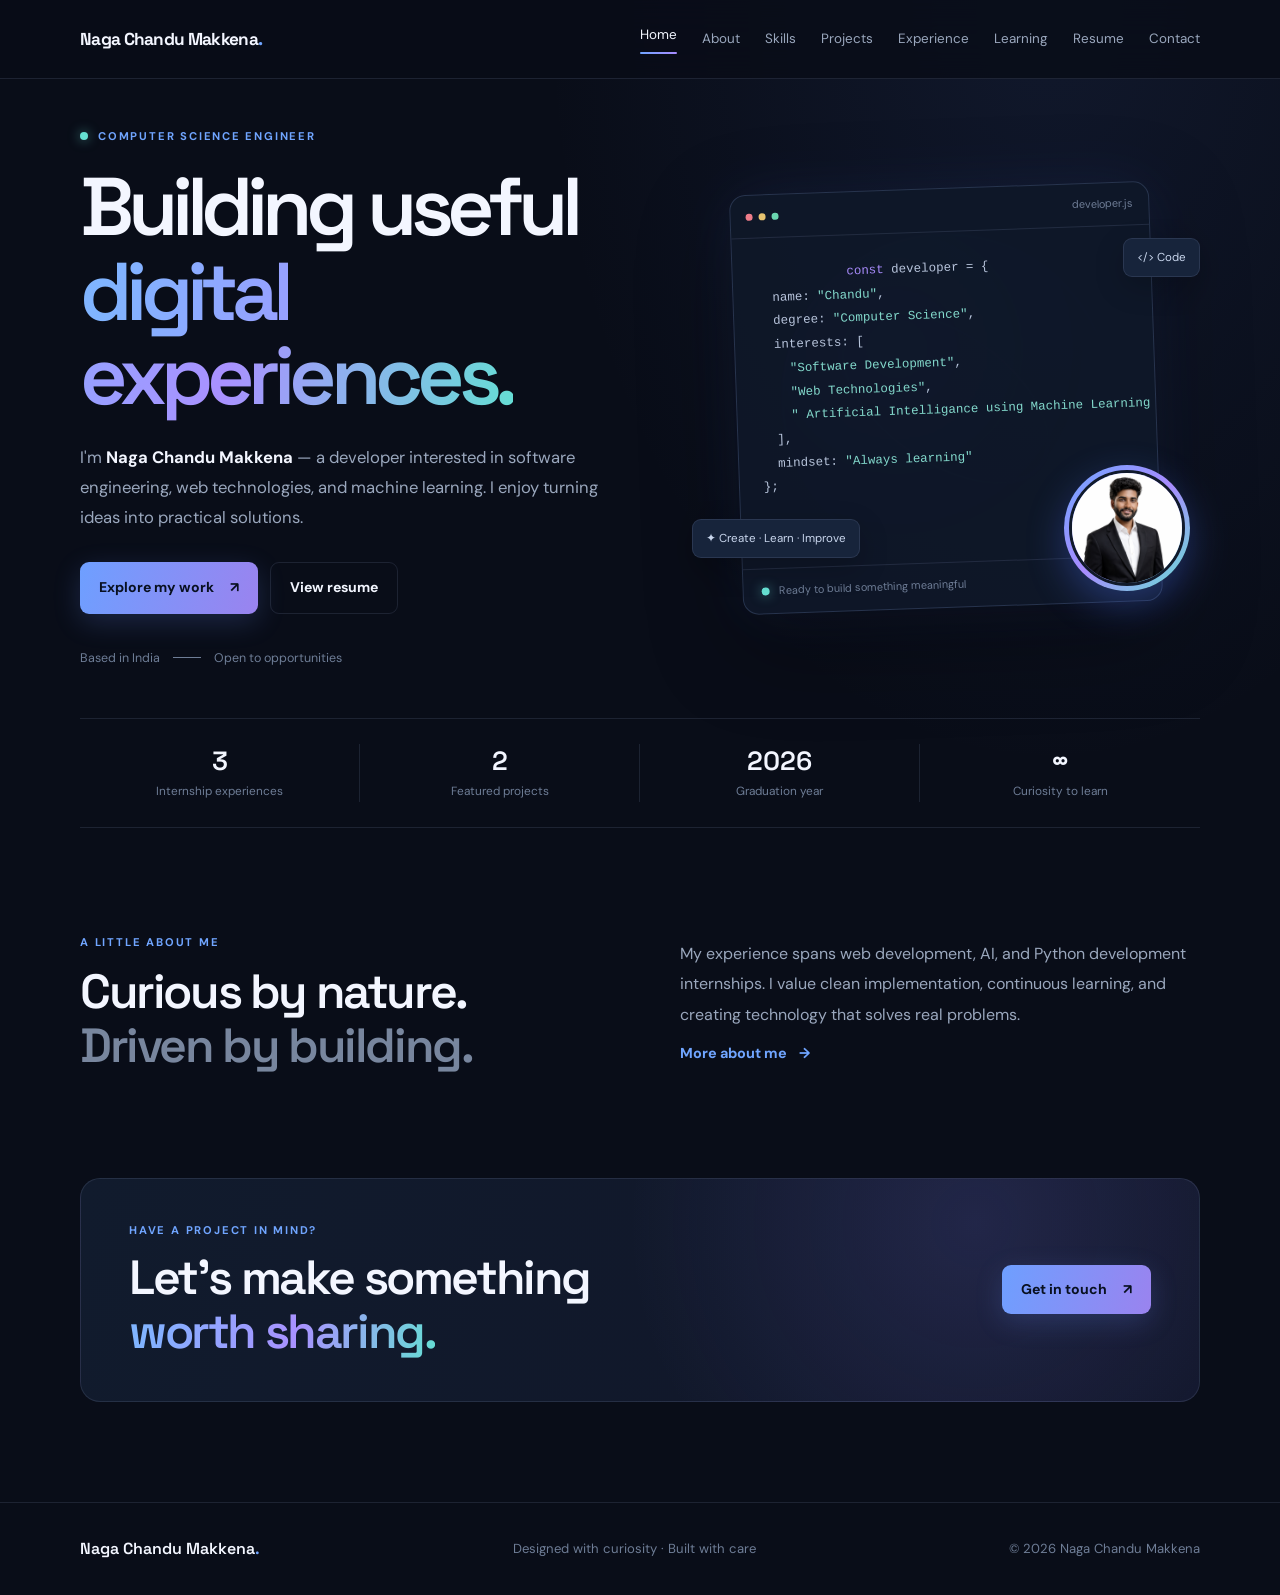
==== index.html @ 5678ac6a "Intial portfolio upload" ====
<!DOCTYPE html>
<html lang="en">
<head>
  <meta charset="utf-8">
  <meta name="viewport" content="width=device-width,initial-scale=1">
  <meta name="theme-color" content="#090d18">
  <meta name="description" content="Portfolio of Naga Chandu Makkena, Computer Science Engineer and developer.">
  <title>Naga Chandu Makkena | Portfolio</title>
  <link rel="preconnect" href="https://fonts.googleapis.com">
  <link rel="preconnect" href="https://fonts.gstatic.com" crossorigin>
  <link href="https://fonts.googleapis.com/css2?family=DM+Sans:wght@400;500;600;700&family=Space+Grotesk:wght@400;500;600;700&display=swap" rel="stylesheet">
  <link rel="stylesheet" href="assets/css/global.css">
  <link rel="stylesheet" href="assets/css/home.css">
  <script defer src="assets/js/global.js"></script>
  <script defer src="assets/js/home.js"></script>
</head>
<body>
  <div id="site-header"></div>
  <main>
    <section class="hero container">
      <div class="hero-copy reveal">
        <p class="eyebrow"><span class="status-dot"></span> COMPUTER SCIENCE ENGINEER</p>
        <h1>Building useful<br><span class="gradient-text">digital experiences.</span></h1>
        <p class="hero-lead">I'm <strong>Naga Chandu Makkena</strong> — a developer interested in software engineering, web technologies, and machine learning. I enjoy turning ideas into practical solutions.</p>
        <div class="hero-actions">
          <a class="btn btn-primary" href="projects.html">Explore my work <span>↗</span></a>
          <a class="btn btn-ghost" href="resume.html">View resume</a>
        </div>
        <div class="hero-meta">
          <span>Based in India</span>
          <span class="meta-line"></span>
          <span>Open to opportunities</span>
        </div>
      </div>
      <div class="hero-visual reveal">
        <div class="orb orb-one"></div>
        <div class="orb orb-two"></div>
        <div class="code-card">
          <div class="code-top"><span></span><span></span><span></span><small>developer.js</small></div>
          <pre>
            <code><i>const</i> developer = {
  name: <b>"Chandu"</b>,
  degree: <b>"Computer Science"</b>,
  interests: [
    <b>"Software Development"</b>,
    <b>"Web Technologies"</b>,
    <b>" Artificial Intelligance using Machine Learning Techniques"</b>
  ],
  mindset: <b>"Always learning"</b>
};
            </code>
          </pre>
          <div class="code-footer">
            <span class="pulse-dot"></span> Ready to build something meaningful
          </div>
        </div>
        <!-- Profile Photo -->
        <div class="profile-photo-badge">
            <img src="assets/css/profile.jpg"alt="Naga Chandu Makkena"class="profile-photo">
        </div>
        <div class="floating-tag tag-top">&lt;/&gt; Code</div>
        <div class="floating-tag tag-bottom">✦ Create · Learn · Improve</div>
      </div>
    </section>
    <section class="quick-stats container reveal">
      <div>
        <strong>3</strong>
        <span>Internship experiences</span>
      </div>
      <div>
        <strong>2</strong>
        <span>Featured projects</span>
      </div>
      <div>
        <strong>2026</strong>
        <span>Graduation year</span>
      </div>
      <div>
        <strong>∞</strong>
        <span>Curiosity to learn</span>
      </div>
    </section>
    <section class="home-about container section-space reveal">
      <div>
        <p class="eyebrow">A LITTLE ABOUT ME</p>
        <h2>Curious by nature.<br><span class="muted">Driven by building.</span></h2>
      </div>
      <div>
        <p class="section-copy">My experience spans web development, AI, and Python development internships. I value clean implementation, continuous learning, and creating technology that solves real problems.</p>
        <a class="text-link" href="about.html">More about me <span>→</span></a>
      </div>
    </section>
    <section class="cta container reveal">
      <div>
        <p class="eyebrow">HAVE A PROJECT IN MIND?</p>
        <h2>Let's make something<br><span class="gradient-text">worth sharing.</span></h2>
      </div>
      <a class="btn btn-primary" href="contact.html">Get in touch <span>↗</span></a>
    </section>
  </main>
  <div id="site-footer"></div>
</body>
</html>
---- assets/css/global.css ----
:root{
    --bg:#090d18;
    --bg2:#0d1322;
    --panel:#111a2b;
    --panel2:#131e31;
    --text:#f3f6ff;
    --muted:#9aa7bd;
    --soft:#6e7d96;
    --line:rgba(166,188,230,.13);
    --blue:#70a5ff;
    --cyan:#66e0d2;
    --purple:#a88bff;
    --font:'DM Sans',sans-serif;
    --display:'Space Grotesk',sans-serif
}
*{
    box-sizing:border-box
}
html{
    scroll-behavior:smooth
}
body{
    margin:0;
    background:radial-gradient(ellipse at 82% 0%,rgba(69,99,178,.13),transparent 34%),var(--bg);
    color:var(--text);
    font-family:var(--font);
    line-height:1.65;
    min-height:100vh
}
body:before{
    content:"";
    position:fixed;
    inset:0;
    pointer-events:none;
    opacity:.13;
    background-image:linear-gradient(rgba(255,255,255,.025) 1px,transparent 1px),linear-gradient(90deg,rgba(255,255,255,.025) 1px,transparent 1px);
    background-size:48px 48px;
    mask-image:linear-gradient(to bottom,black,transparent 75%);
    z-index:-1
}
a{
    color:inherit;
    text-decoration:none
}
button,input,textarea{
    font:inherit
}
.container{
    width:min(1120px,calc(100% - 48px));
    margin-inline:auto
}
.site-header{
    position:sticky;
    top:0;
    z-index:50;
    background:rgba(9,13,24,.82);
    backdrop-filter:blur(18px);
    border-bottom:1px solid var(--line)
}
.nav-wrap{
    height:78px;
    display:flex;
    align-items:center;
    justify-content:space-between;
    gap:24px
}
.brand{
    font:700 1.08rem var(--display);
    letter-spacing:-.04em
}
.brand span{
    color:var(--blue)
}
.nav-links{
    display:flex;
    align-items:center;
    gap:25px
}
.nav-links a{
    font-size:.84rem;
    color:var(--muted);
    transition:.25s
}
.nav-links a:hover,.nav-links a.active{
    color:var(--text)
}
.nav-links a.active:after{
    content:"";
    display:block;
    height:2px;
    background:linear-gradient(90deg,var(--blue),var(--purple));
    border-radius:4px;
    margin-top:5px
}
.nav-contact{
    padding:9px 15px;
    border:1px solid var(--line);
    border-radius:9px;
    color:var(--text)!important
}
.menu-toggle{
    display:none;
    background:none;
    border:1px solid var(--line);
    color:white;
    border-radius:8px;
    padding:8px 11px;
    font-size:1.15rem
}
.site-footer{
    border-top:1px solid var(--line);
    margin-top:100px
}
.footer-wrap{
    min-height:92px;
    display:flex;
    justify-content:space-between;
    align-items:center;
    gap:20px;
    color:var(--soft);
    font-size:.82rem
}
.footer-brand{
    font:600 1rem var(--display);
    color:var(--text)
}
.footer-brand span{
    color:var(--blue)
}
.page-main{
    padding-top:76px
}
.page-heading{
    max-width:720px;
    margin-bottom:48px
}
.eyebrow,.panel-kicker{
    font-size:.7rem;
    font-weight:700;
    letter-spacing:.16em;
    color:var(--blue);
    margin:0 0 14px
}
.page-heading h1{
    font:600 clamp(2.8rem,6vw,4.7rem)/1.05 var(--display);
    letter-spacing:-.065em;
    margin:0 0 18px
}
.page-heading>p:last-child{
    color:var(--muted);
    font-size:1.03rem;
    max-width:620px;
    margin:0
}
.gradient-text{
    background:linear-gradient(100deg,#80b4ff 5%,#a991ff 55%,#65ded4);
    -webkit-background-clip:text;
    background-clip:text;
    color:transparent
}
.muted{
    color:#78869e
}
.panel{
    background:linear-gradient(145deg,rgba(20,31,51,.92),rgba(13,21,36,.94));
    border:1px solid var(--line);
    border-radius:18px;
    box-shadow:0 18px 55px rgba(0,0,0,.12)
}
.btn{
    display:inline-flex;
    align-items:center;
    justify-content:center;
    gap:16px;
    padding:13px 19px;
    border-radius:9px;
    font-size:.88rem;
    font-weight:700;
    transition:transform .25s,box-shadow .25s,border-color .25s;
    cursor:pointer
}
.btn:hover{
    transform:translateY(-3px)
}
.btn-primary{
    background:linear-gradient(105deg,#6e9fff,#9a83ef);
    color:#081020;
    box-shadow:0 8px 28px rgba(106,145,255,.2);
    border:0
}
.btn-primary:hover{
    box-shadow:0 12px 32px rgba(106,145,255,.32)
}
.btn-ghost{
    border:1px solid var(--line);
    color:var(--text)
}
.text-link{
    display:inline-flex;
    gap:12px;
    color:var(--blue);
    font-weight:700;
    font-size:.9rem;
    margin-top:12px
}
.section-space{
    margin-top:105px
}
.section-heading h2,.home-about h2{
    font:600 clamp(2rem,4vw,3rem)/1.12 var(--display);
    letter-spacing:-.05em;margin:0
}
.status-dot,.pulse-dot{
    display:inline-block;
    width:8px;
    height:8px;
    background:var(--cyan);
    border-radius:50%;
    box-shadow:0 0 12px rgba(102,224,210,.6)
}
.reveal{
    opacity:0;
    transform:translateY(18px);
    transition:opacity .7s ease,transform .7s ease
}
.reveal.visible{
    opacity:1;
    transform:translateY(0)
}
@media(prefers-reduced-motion:reduce){
    *,*:before,*:after{
        scroll-behavior:auto!important;
        animation:none!important;
        transition:none!important
    }
    .reveal{
        opacity:1;
        transform:none
    }
}
@media(max-width:900px){
    .nav-links{
        gap:14px
    }
    .nav-links a{
        font-size:.78rem
    }
}
@media(max-width:760px){
    .container{
        width:min(100% - 36px,600px)
    }
    .nav-wrap{
        height:68px
    }
    .menu-toggle{
        display:block
    }
    .nav-links{
        display:none;
        position:absolute;
        top:68px;
        left:0;
        right:0;
        padding:18px 24px 22px;
        background:rgba(9,13,24,.98);
        border-bottom:1px solid var(--line);
        flex-direction:column;
        align-items:stretch;
        gap:0
    }
    .nav-links.open{
        display:flex
    }
    .nav-links a{
        padding:11px 4px;
        font-size:.9rem
    }
    .nav-links a.active:after{
        display:none
    }
    .nav-contact{
        margin-top:8px;
        text-align:center
    }
    .page-main{
        padding-top:55px
    }
    .page-heading{
        margin-bottom:35px
    }
    .footer-wrap{
        padding:22px 0;
        align-items:flex-start;
        flex-direction:column;
        gap:6px
    }
    .site-footer{
        margin-top:70px
    }
    .section-space{
        margin-top:75px
    }
}
@media(max-width:420px){
    .container{
        width:calc(100% - 30px)
    }
    .page-heading h1{
        font-size:2.65rem
    }
}
---- assets/css/home.css ----
.hero{
    min-height:620px;
    display:grid;
    grid-template-columns:1.05fr .95fr;
    align-items:center;
    gap:50px;
    padding-top:48px;
    padding-bottom:50px
}
.hero-copy .eyebrow{
    display:flex;
    align-items:center;
    gap:10px
}
.hero h1{
    font:600 clamp(3.25rem,6.4vw,5.35rem)/1.03 var(--display);
    letter-spacing:-.075em;
    margin:20px 0 24px
}
.hero-lead{
    color:var(--muted);
    font-size:1.04rem;
    max-width:530px;
    line-height:1.8
}
.hero-lead strong{
    color:var(--text)
}
.hero-actions{
    display:flex;
    gap:12px;
    margin-top:30px;
    flex-wrap:wrap
}
.hero-meta{
    display:flex;
    align-items:center;
    gap:13px;
    color:var(--soft);
    font-size:.78rem;
    margin-top:34px
}
.meta-line{
    width:28px;
    height:1px;
    background:var(--soft)
}
.hero-visual{
    height:430px;
    position:relative;
    display:grid;
    place-items:center
}
.orb{
    position:absolute;
    border-radius:50%;
    filter:blur(1px)
}
.orb-one{
    width:330px;
    height:330px;
    background:radial-gradient(circle at 35% 35%,rgba(94,146,255,.25),rgba(124,90,211,.06) 62%,transparent 70%);
    border:1px solid rgba(133,159,255,.15)
}
.orb-two{
    width:235px;
    height:235px;
    border:1px solid rgba(102,224,210,.17);
    transform:rotate(35deg) scaleY(.55)
}
.code-card{
    position:relative;
    width:min(100%,420px);
    background:rgba(15,24,41,.94);
    border:1px solid rgba(139,169,229,.2);
    border-radius:16px;
    box-shadow:0 30px 90px rgba(0,0,0,.35),0 0 60px rgba(102,133,255,.1);
    overflow:hidden;
    transform:rotate(-2deg);
    animation:float 7s ease-in-out infinite
}
.code-top{
    height:43px;
    border-bottom:1px solid var(--line);
    display:flex;
    align-items:center;
    gap:6px;
    padding:0 15px
}
.code-top>span{
    width:7px;
    height:7px;
    border-radius:50%;
    background:#ed7c89
}
.code-top>span:nth-child(2){
    background:#e6c36f
}
.code-top>span:nth-child(3){
    background:#6ad6b0
}
.code-top small{
    margin-left:auto;
    color:var(--soft);
    font-size:.68rem
}
.code-card pre{
    margin:0;
    padding:25px 24px 20px;
    overflow:auto;
    color:#b8c5dc;
    font: .78rem/1.9 ui-monospace,SFMono-Regular,Consolas,monospace
}
.code-card code i{
    color:#a78bfa;
    font-style:normal
}
.code-card code b{
    color:#83d9cc;
    font-weight:500
}
.code-footer{
    border-top:1px solid var(--line);
    padding:13px 18px;
    color:var(--soft);
    font-size:.68rem;
    display:flex;
    align-items:center;
    gap:9px
}
.floating-tag{
    position:absolute;
    background:#17243b;
    border:1px solid var(--line);
    padding:9px 13px;
    border-radius:9px;
    font-size:.72rem;
    color:#c9d6ed;
    box-shadow:0 10px 30px rgba(0,0,0,.2)
}
.tag-top{
    top:55px;
    right:0
}
.tag-bottom{
    bottom:55px;
    left:0
}
.hero-visual {

    isolation: isolate;

}

.profile-photo-badge {

    position: absolute;

    z-index: 5;

    right: 2%;

    bottom: 22px;

    width: 126px;

    height: 126px;

    padding: 5px;

    border-radius: 50%;

    background: linear-gradient(

        135deg,

        #70a5ff,

        #a88bff,

        #66e0d2

    );

    box-shadow: 0 14px 38px rgba(80,120,255,.32);

    animation: profilePhotoFloat 5s ease-in-out infinite;

}

.profile-photo {

    display: block;

    width: 100%;

    height: 100%;

    object-fit: cover;

    object-position: center;

    border: 3px solid #111a2b;

    border-radius: 50%;

}

@keyframes profilePhotoFloat {

    0%, 100% {

        transform: translateY(0);

    }

    50% {

        transform: translateY(-9px);
    }
}
.quick-stats{
    display:grid;
    grid-template-columns:repeat(4,1fr);
    border-block:1px solid var(--line);
    padding:25px 0
}
.quick-stats div{
    display:flex;
    flex-direction:column;
    align-items:center;
    gap:4px;
    border-right:1px solid var(--line)
}
.quick-stats div:last-child{
    border:0
}
.quick-stats strong{
    font:600 1.65rem var(--display);
    color:var(--text)
}
.quick-stats span{
    font-size:.74rem;
    color:var(--soft)
}
.home-about{
    display:grid;
    grid-template-columns:1fr 1fr;
    gap:80px;
    align-items:center
}
.section-copy{
    color:var(--muted);
    line-height:1.9;
    margin:0
}
.cta{
    margin-top:105px;
    padding:42px 48px;
    border:1px solid var(--line);
    border-radius:20px;
    background:radial-gradient(circle at 80% 20%,rgba(117,112,222,.17),transparent 38%),linear-gradient(110deg,#111b2d,#111629);
    display:flex;
    justify-content:space-between;
    align-items:center;
    gap:25px
}
.cta h2{
    font:600 clamp(2rem,4vw,3rem)/1.12 var(--display);
    letter-spacing:-.05em;
    margin:0
}
.cta .eyebrow{
    margin-bottom:12px
}
@keyframes float{
    0%,100%{
        transform:translateY(0) rotate(-2deg)
    }
    50%{
        transform:translateY(-12px) rotate(-1deg)
    }
}
@media(max-width:850px){
    .hero{
        grid-template-columns:1fr;
        gap:5px;
        padding-top:65px
    }
    .hero-visual{
        height:370px
    }
    .home-about{
        gap:35px
    }
    .tag-top{
        right:5%
    }
    .tag-bottom{
        left:5%
    }
    .profile-photo-badge{
        right: 6%;
        bottom: 12px;
        width: 112px;
        height: 112px;
    }
}
@media(max-width:600px){
    .hero{
        min-height:auto;
        padding-top:55px
    }
    .hero h1{
        font-size:3.25rem
    }
    .hero-visual{
        height:330px
    }
    .code-card pre{
        font-size:.68rem;
        padding:18px
    }
    .quick-stats{
        grid-template-columns:repeat(2,1fr);
        row-gap:20px
    }
    .quick-stats div:nth-child(2){
        border:0
    }
    .quick-stats strong{
        font-size:1.4rem
    }
    .quick-stats span{
        font-size:.68rem
    }
    .home-about{
        grid-template-columns:1fr;
        gap:22px
    }
    .cta{
        padding:30px 25px;
        align-items:flex-start;
        flex-direction:column;
        margin-top:75px
    }
    .hero-meta{
        font-size:.68rem
    }
    .profile-photo-badge{
        right: 3%;
        bottom: 5px;
        width: 92px;
        height: 92px;
    }
}
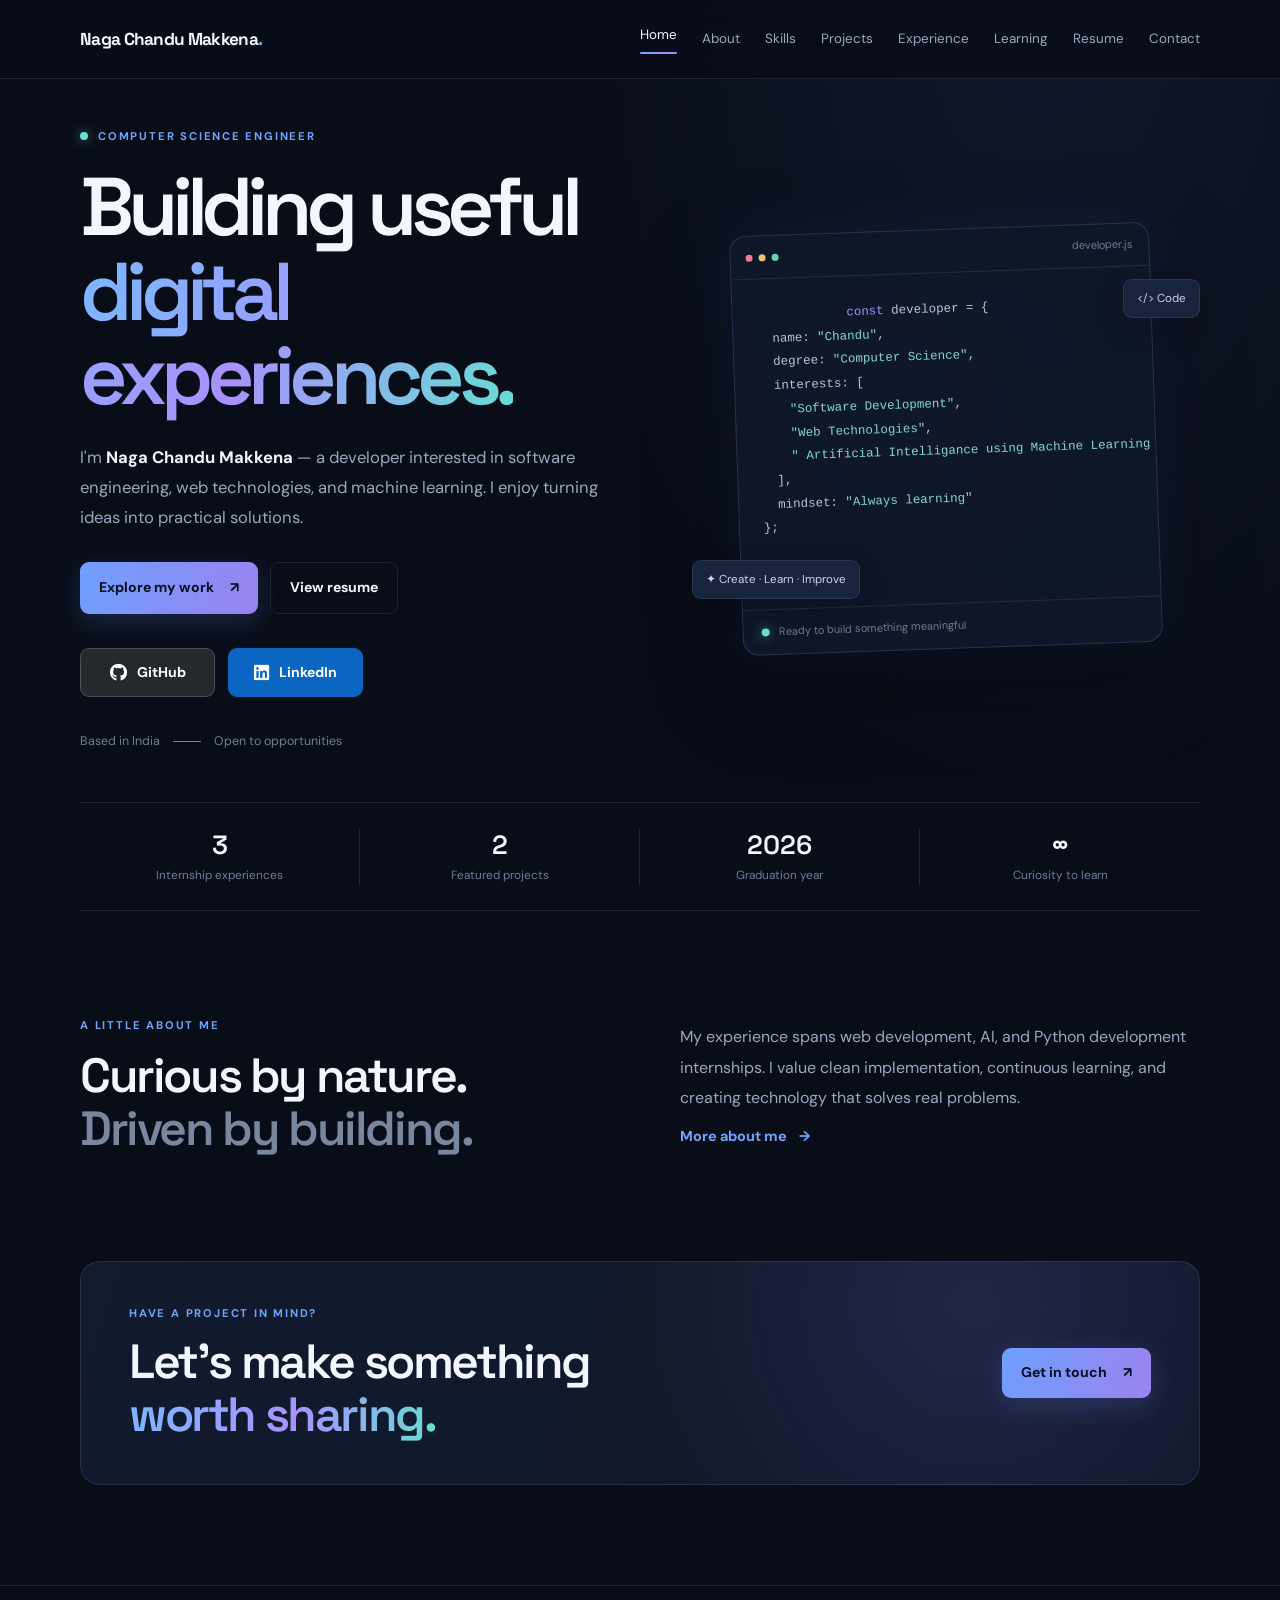
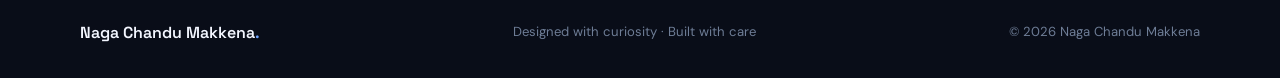
==== commit 256318dc: "Updated portfolio design and styling" ====
--- a/index.html
+++ b/index.html
@@ -9,6 +9,7 @@
   <link rel="preconnect" href="https://fonts.googleapis.com">
   <link rel="preconnect" href="https://fonts.gstatic.com" crossorigin>
   <link href="https://fonts.googleapis.com/css2?family=DM+Sans:wght@400;500;600;700&family=Space+Grotesk:wght@400;500;600;700&display=swap" rel="stylesheet">
+  <link rel="stylesheet"href="https://cdnjs.cloudflare.com/ajax/libs/font-awesome/6.5.2/css/all.min.css">
   <link rel="stylesheet" href="assets/css/global.css">
   <link rel="stylesheet" href="assets/css/home.css">
   <script defer src="assets/js/global.js"></script>
@@ -25,6 +26,10 @@
         <div class="hero-actions">
           <a class="btn btn-primary" href="projects.html">Explore my work <span>↗</span></a>
           <a class="btn btn-ghost" href="resume.html">View resume</a>
+          <div class="social-buttons">
+            <a href="https://github.com/makkenanagachandu17-source"target="_blank"rel="noopener noreferrer"class="social-btn github-btn"><i class="fab fa-github"></i>GitHub</a>
+            <a href="https://www.linkedin.com/in/nagachandu-makkena-b9065a2a9?utm_source=share_via&utm_content=profile&utm_medium=member_ios"target="_blank"rel="noopener noreferrer"class="social-btn linkedin-btn"><i class="fab fa-linkedin"></i>LinkedIn</a>
+          </div>
         </div>
         <div class="hero-meta">
           <span>Based in India</span>
@@ -53,11 +58,7 @@
           <div class="code-footer">
             <span class="pulse-dot"></span> Ready to build something meaningful
           </div>
-        </div>
-        <!-- Profile Photo -->
-        <div class="profile-photo-badge">
-            <img src="assets/css/profile.jpg"alt="Naga Chandu Makkena"class="profile-photo">
-        </div>
+        </div>        
         <div class="floating-tag tag-top">&lt;/&gt; Code</div>
         <div class="floating-tag tag-bottom">✦ Create · Learn · Improve</div>
       </div>
--- a/assets/css/global.css
+++ b/assets/css/global.css
@@ -225,7 +225,51 @@
 }
 .reveal.visible{
     opacity:1;
-    transform:translateY(0)
+    transform:translateY(0);
+}
+.social-buttons {
+    display: flex;
+    align-items: center;
+    gap: 13px;
+    flex-wrap: wrap;
+    margin-top: 22px;
+}
+.social-btn {
+    display: inline-flex;
+    align-items: center;
+    justify-content: center;
+    gap: 10px;
+    min-width: 135px;
+    padding: 12px 22px;
+    border-radius: 9px;
+    text-decoration: none;
+    font-size: .88rem;
+    font-weight: 700;
+    transition: transform .25s ease, box-shadow .25s ease, background .25s ease;
+}
+.social-btn i {
+    font-size: 1.1rem;
+}
+.social-btn:hover {
+    transform: translateY(-4px);
+}
+.github-btn {
+    background: #24292e;
+    color: #ffffff;
+    border: 1px solid rgba(255,255,255,.18);
+}
+.github-btn:hover {
+    background: #343a40;
+    box-shadow: 0 8px 22px rgba(0,0,0,.3);
+}
+.linkedin-btn {
+    background: #0a66c2;
+    color: #ffffff;
+    border: 1px solid #0a66c2;
+}
+.linkedin-btn:hover {
+    background: #084f99;
+    box-shadow: 0 8px 22px rgba(10,102,194,.25);
 }
 @media(prefers-reduced-motion:reduce){
     *,*:before,*:after{
@@ -309,4 +353,21 @@
     .page-heading h1{
         font-size:2.65rem
     }
-}
+    .brand {
+        gap: 8px;
+        font-size: .96rem;
+    }
+    .header-profile-pic {
+        width: 36px;
+        height: 36px;
+        flex-basis: 36px;
+    }
+    .social-buttons {
+        gap: 10px;
+    }
+    .social-btn {
+        min-width: 120px;
+        padding: 11px 15px;
+        font-size: .82rem;
+    }
+}
